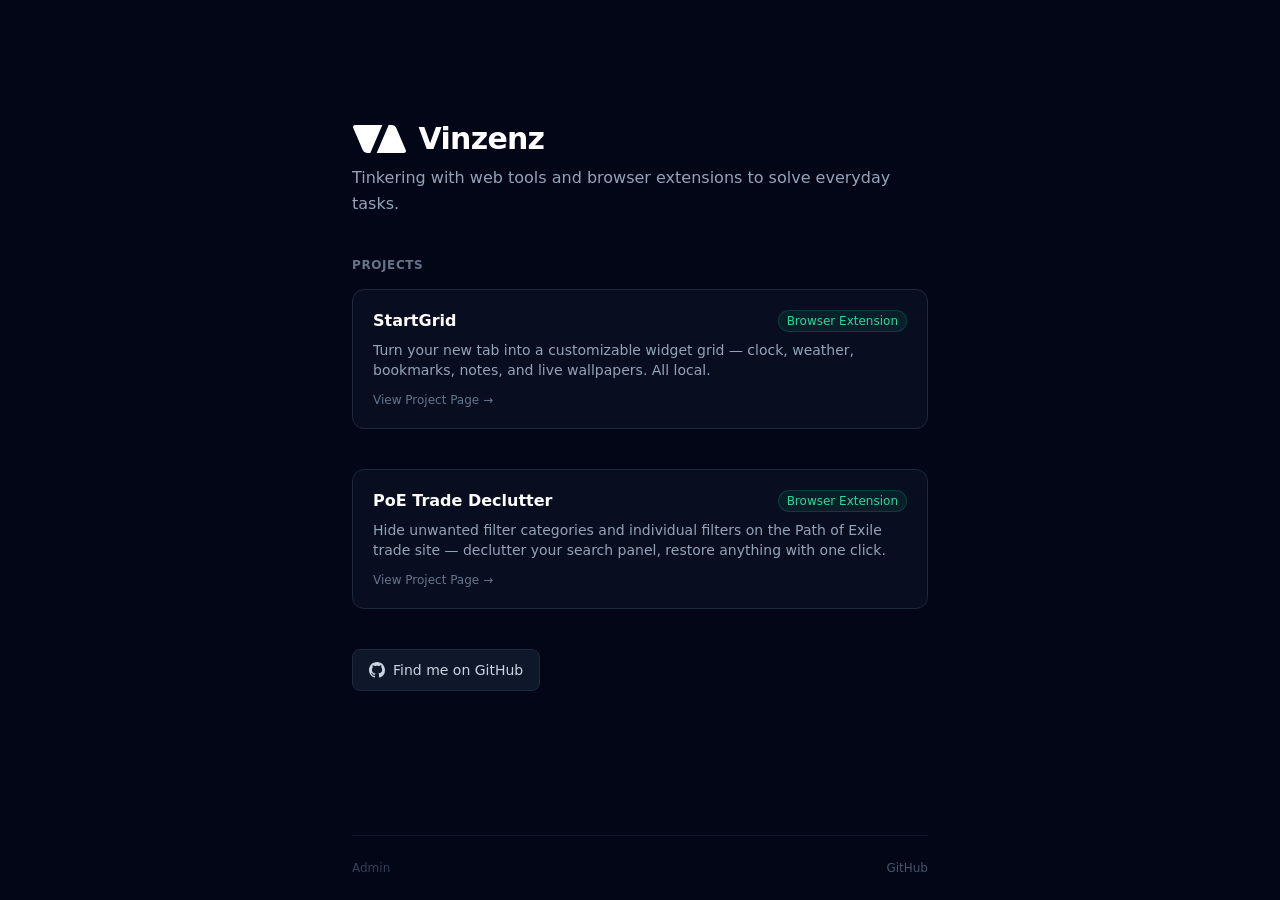
==== index.html @ 09904586 "Add subtle footer link to internal admin area" ====
<!DOCTYPE html>
<html lang="de">
<head>
    <meta charset="UTF-8">
    <meta name="viewport" content="width=device-width, initial-scale=1.0">
    <title>Vinzenz – Software & Web Extensions</title>
    <!-- SVG-Favicon -->
    <link rel="icon" type="image/svg+xml" href="./assets/icons/favicon.svg">
    <!-- PNG-Fallback für ältere Browser/Systeme -->
    <link rel="icon" type="image/png" sizes="32x32" href="./assets/icons/favicon-32.png">
    <!-- Apple Touch Icon für iOS-Homescreen-Bookmarks (muss PNG/JPG sein, iOS mag kein SVG) -->
    <link rel="apple-touch-icon" href="./assets/icons/apple-touch-icon.png">
    
    <link rel="stylesheet" href="./style.css">
</head>
<body class="bg-slate-950 text-slate-200 min-h-screen flex flex-col justify-between p-6 font-sans antialiased">

    <!-- Hauptinhalt -->
    <main class="max-w-xl mx-auto w-full my-auto py-12">
        
        <!-- Header / Mini-Bio -->
        <header class="mb-10">
            <div class="flex items-center mb-2" style="gap: 12px;">
                <img src="./assets/icons/favicon.svg" alt="Logo" style="height: 28px; width: auto;" class="flex-shrink-0">
                <h1 class="text-3xl font-bold tracking-tight text-white">Vinzenz</h1>
            </div>
            <p class="text-slate-400 text-base leading-relaxed">
                Tinkering with web tools and browser extensions to solve everyday tasks.
            </p>
        </header>

        <!-- (StartGrid) -->
        <section class="mb-10">
            <h2 class="text-xs font-semibold uppercase tracking-wider text-slate-500 mb-4">Projects</h2>
            
            <!-- Projekt-Karte -->
            <a href="/startgrid/" class="block p-5 rounded-xl border border-slate-800 bg-slate-900/50 hover:bg-slate-900 hover:border-slate-700 transition-all group">
                <div class="flex items-center justify-between mb-2">
                    <h3 class="font-semibold text-white group-hover:text-emerald-400 transition-colors">StartGrid</h3>
                    <span class="text-xs bg-emerald-500/10 text-emerald-400 border border-emerald-500/20 px-2 py-0.5 rounded-full font-medium">Browser Extension</span>
                </div>
                <p class="text-sm text-slate-400 mb-3">
                     Turn your new tab into a customizable widget grid — clock, weather, bookmarks, notes, and live wallpapers. All local. 
                </p>
                <div class="text-xs text-slate-500 flex items-center gap-1 font-medium group-hover:translate-x-1 transition-transform">
                    View Project Page &rarr;
                </div>
            </a>
        </section>

        <!-- (PoE Trade Declutter ) -->
        <section class="mb-10">
            
            <!-- Projekt-Karte -->
            <a href="poe-trade-declutter" class="block p-5 rounded-xl border border-slate-800 bg-slate-900/50 hover:bg-slate-900 hover:border-slate-700 transition-all group">
                <div class="flex items-center justify-between mb-2">
                    <h3 class="font-semibold text-white group-hover:text-emerald-400 transition-colors">PoE Trade Declutter</h3>
                    <span class="text-xs bg-emerald-500/10 text-emerald-400 border border-emerald-500/20 px-2 py-0.5 rounded-full font-medium">Browser Extension</span>
                </div>
                <p class="text-sm text-slate-400 mb-3">
                     Hide unwanted filter categories and individual filters on the Path of Exile trade site — declutter your search panel, restore anything with one click. 
                </p>
                <div class="text-xs text-slate-500 flex items-center gap-1 font-medium group-hover:translate-x-1 transition-transform">
                    View Project Page &rarr;
                </div>
            </a>
        </section>


        <!-- GitHub Link Button -->
        <section class="mb-12">
            <a href="https://github.com/vinzenz-san" target="_blank" rel="noopener noreferrer" 
               class="inline-flex items-center gap-2 px-4 py-2.5 rounded-lg border border-slate-800 bg-slate-900 text-sm font-medium text-slate-300 hover:text-white hover:bg-slate-800 hover:border-slate-700 transition-all">
                <!-- GitHub Icon -->
                <svg class="w-4 h-4 fill-current" viewBox="0 0 24 24">
                    <path d="M12 0C5.37 0 0 5.37 0 12c0 5.31 3.435 9.795 8.205 11.385.6.105.825-.255.825-.57 0-.285-.015-1.23-.015-2.235-3.015.555-3.795-.735-4.035-1.41-.135-.345-.72-1.41-1.23-1.695-.42-.225-1.02-.78-.015-.795.945-.015 1.62.87 1.845 1.23 1.08 1.815 2.805 1.305 3.495.99.105-.78.42-1.305.765-1.605-2.67-.3-5.46-1.335-5.46-5.925 0-1.305.465-2.385 1.23-3.225-.12-.3-.54-1.53.12-3.18 0 0 1.005-.315 3.3 1.23.96-.27 1.98-.405 3-.405s2.04.135 3 .405c2.295-1.56 3.3-1.23 3.3-1.23.66 1.65.24 2.88.12 3.18.765.84 1.23 1.905 1.23 3.225 0 4.605-2.805 5.625-5.475 5.925.435.375.81 1.095.81 2.22 0 1.605-.015 2.895-.015 3.3 0 .315.225.69.825.57A12.02 12.02 0 0024 12c0-6.63-5.37-12-12-12z"/>
                </svg>
                Find me on GitHub
            </a>
        </section>

    </main>

    <footer class="max-w-xl mx-auto w-full border-t border-slate-900 pt-6 text-xs text-slate-600 flex justify-between items-center">
        <a href="/admin" style="color: #334155; text-decoration: none; transition: color 150ms cubic-bezier(.4,0,.2,1);" onmouseover="this.style.color='#94a3b8'" onmouseout="this.style.color='#334155'">Admin</a>
        <div class="flex gap-4">
            <a href="https://github.com/vinzenz-san" class="hover:text-slate-400 transition-colors">GitHub</a>
        </div>
    </footer>

</body>
</html>
---- style.css ----
:root {
  --bg: #020617;                    /* slate-950  */
  --surface: rgba(15,23,42,.5);     /* slate-900/50 */
  --surface-solid: #0f172a;         /* slate-900  */
  --surface-hover: #1e293b;         /* slate-800  */
  --border: #1e293b;                /* slate-800  */
  --border-hover: #334155;          /* slate-700  */
  --heading: #ffffff;
  --text-body: #e2e8f0;             /* slate-200  */
  --text-btn: #cbd5e1;              /* slate-300  */
  --text-muted: #94a3b8;            /* slate-400  */
  --text-faint: #64748b;            /* slate-500  */
  --text-footer: #475569;           /* slate-600  */
  --accent: #34d399;                /* emerald-400 */
  --dur: 150ms;
  --ease: cubic-bezier(.4,0,.2,1);
}

/* --- reset (Tailwind Preflight, trimmed to what this page needs) --- */
*, ::before, ::after { box-sizing: border-box; border: 0 solid; }
* { margin: 0; }
h1, h2, h3 { font-size: inherit; font-weight: inherit; }
a { color: inherit; text-decoration: none; }
svg { display: block; vertical-align: middle; }

/* --- layout --- */
.block { display: block; }
.flex { display: flex; }
.inline-flex { display: inline-flex; }
.flex-col { flex-direction: column; }
.items-center { align-items: center; }
.justify-between { justify-content: space-between; }
.justify-end { justify-content: flex-end; }
.min-h-screen { min-height: 100vh; }
.w-full { width: 100%; }
.max-w-xl { max-width: 36rem; }
.mx-auto { margin-left: auto; margin-right: auto; }
.my-auto { margin-top: auto; margin-bottom: auto; }
.gap-1 { gap: .25rem; }
.gap-2 { gap: .5rem; }
.gap-4 { gap: 1rem; }
.w-4 { width: 1rem; }
.h-4 { height: 1rem; }

/* --- spacing --- */
.p-5 { padding: 1.25rem; }
.p-6 { padding: 1.5rem; }
.px-2 { padding-left: .5rem; padding-right: .5rem; }
.px-4 { padding-left: 1rem; padding-right: 1rem; }
.py-0\.5 { padding-top: .125rem; padding-bottom: .125rem; }
.py-2\.5 { padding-top: .625rem; padding-bottom: .625rem; }
.py-12 { padding-top: 3rem; padding-bottom: 3rem; }
.pt-6 { padding-top: 1.5rem; }
.mb-2 { margin-bottom: .5rem; }
.mb-3 { margin-bottom: .75rem; }
.mb-4 { margin-bottom: 1rem; }
.mb-10 { margin-bottom: 2.5rem; }
.mb-12 { margin-bottom: 3rem; }

/* --- typography --- */
.font-sans { font-family: ui-sans-serif, system-ui, -apple-system, "Segoe UI",
             Roboto, "Helvetica Neue", Arial, "Noto Sans", sans-serif,
             "Apple Color Emoji", "Segoe UI Emoji"; }
.antialiased { -webkit-font-smoothing: antialiased; -moz-osx-font-smoothing: grayscale; }
.text-3xl { font-size: 1.875rem; line-height: 2.25rem; }
.text-base { font-size: 1rem; line-height: 1.5rem; }
.text-sm { font-size: .875rem; line-height: 1.25rem; }
.text-xs { font-size: .75rem; line-height: 1rem; }
.font-bold { font-weight: 700; }
.font-semibold { font-weight: 600; }
.font-medium { font-weight: 500; }
.uppercase { text-transform: uppercase; }
.tracking-tight { letter-spacing: -.025em; }
.tracking-wider { letter-spacing: .05em; }
.leading-relaxed { line-height: 1.625; }

/* --- color --- */
.bg-slate-950 { background-color: var(--bg); }
.bg-slate-900\/50 { background-color: var(--surface); }
.bg-slate-900 { background-color: var(--surface-solid); }
.bg-emerald-500\/10 { background-color: rgba(16,185,129,.1); }
.text-white { color: var(--heading); }
.text-slate-200 { color: var(--text-body); }
.text-slate-300 { color: var(--text-btn); }
.text-slate-400 { color: var(--text-muted); }
.text-slate-500 { color: var(--text-faint); }
.text-slate-600 { color: var(--text-footer); }
.text-emerald-400 { color: var(--accent); }
.fill-current { fill: currentColor; }

/* --- borders --- */
.border { border-width: 1px; }
.border-t { border-top-width: 1px; }
.border-slate-800 { border-color: var(--border); }
.border-slate-900 { border-color: var(--surface-solid); }
.border-emerald-500\/20 { border-color: rgba(16,185,129,.2); }
.rounded-lg { border-radius: .5rem; }
.rounded-xl { border-radius: .75rem; }
.rounded-full { border-radius: 9999px; }

/* --- transitions --- */
.transition-all { transition: all var(--dur) var(--ease); }
.transition-colors { transition: color var(--dur) var(--ease),
                                 background-color var(--dur) var(--ease),
                                 border-color var(--dur) var(--ease),
                                 fill var(--dur) var(--ease); }
.transition-transform { transition: transform var(--dur) var(--ease); }

/* --- hover (must stay after the base rules) --- */
.hover\:bg-slate-900:hover { background-color: var(--surface-solid); }
.hover\:bg-slate-800:hover { background-color: var(--surface-hover); }
.hover\:border-slate-700:hover { border-color: var(--border-hover); }
.hover\:text-white:hover { color: var(--heading); }
.hover\:text-slate-400:hover { color: var(--text-muted); }
.group:hover .group-hover\:text-emerald-400 { color: var(--accent); }
.group:hover .group-hover\:translate-x-1 { transform: translateX(.25rem); }
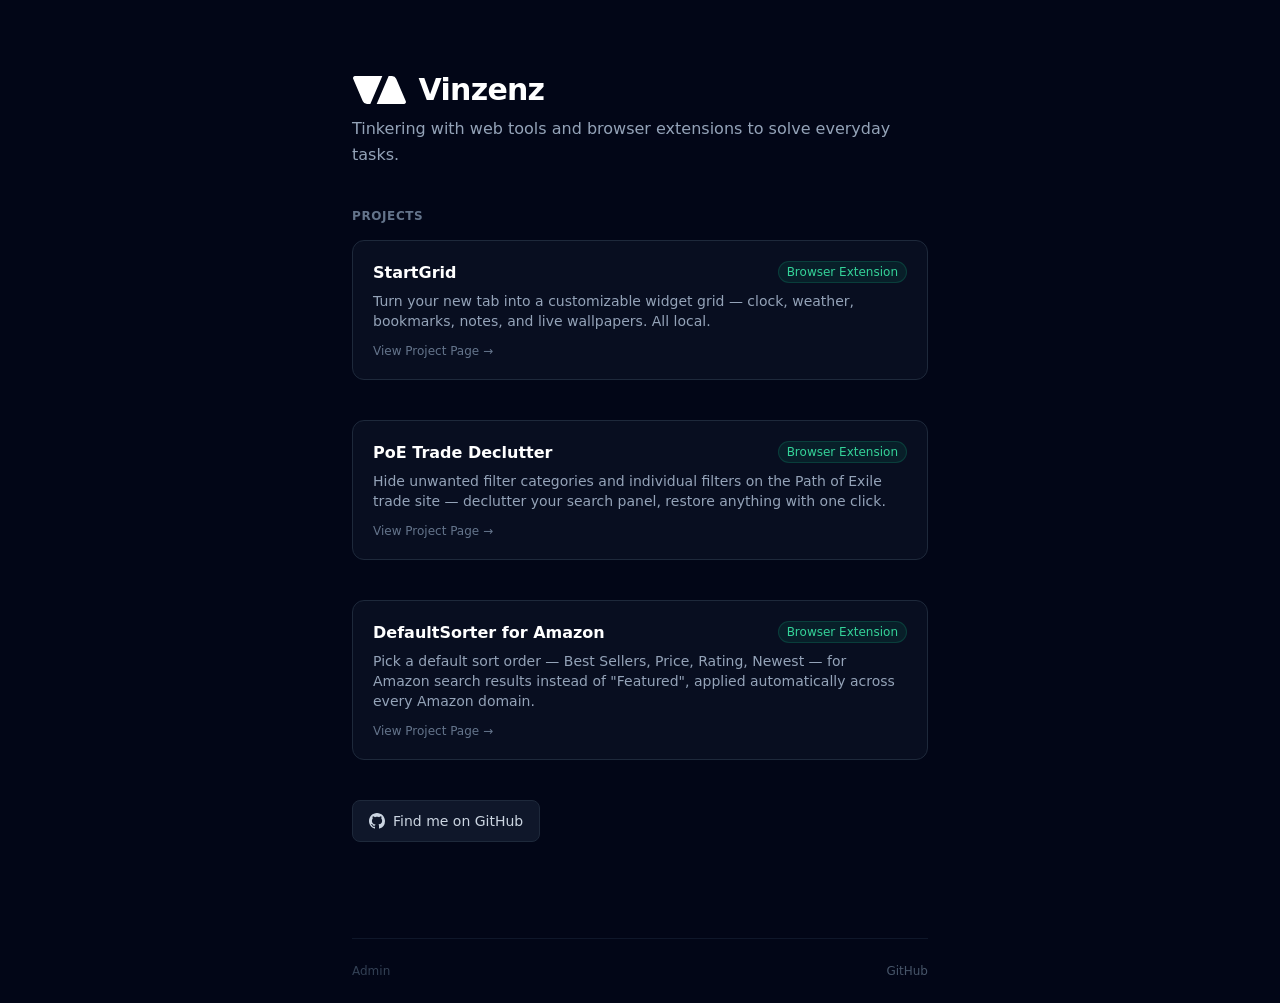
==== commit 8d2b89f2: "Add DefaultSorter for Amazon project card New browser extension project listed alongside StartGrid a" ====
--- a/index.html
+++ b/index.html
@@ -66,6 +66,24 @@
             </a>
         </section>
 
+        <!-- (DefaultSorter for Amazon) -->
+        <section class="mb-10">
+
+            <!-- Projekt-Karte -->
+            <a href="defaultsorter-for-amazon" class="block p-5 rounded-xl border border-slate-800 bg-slate-900/50 hover:bg-slate-900 hover:border-slate-700 transition-all group">
+                <div class="flex items-center justify-between mb-2">
+                    <h3 class="font-semibold text-white group-hover:text-emerald-400 transition-colors">DefaultSorter for Amazon</h3>
+                    <span class="text-xs bg-emerald-500/10 text-emerald-400 border border-emerald-500/20 px-2 py-0.5 rounded-full font-medium">Browser Extension</span>
+                </div>
+                <p class="text-sm text-slate-400 mb-3">
+                     Pick a default sort order — Best Sellers, Price, Rating, Newest — for Amazon search results instead of "Featured", applied automatically across every Amazon domain.
+                </p>
+                <div class="text-xs text-slate-500 flex items-center gap-1 font-medium group-hover:translate-x-1 transition-transform">
+                    View Project Page &rarr;
+                </div>
+            </a>
+        </section>
+
 
         <!-- GitHub Link Button -->
         <section class="mb-12">
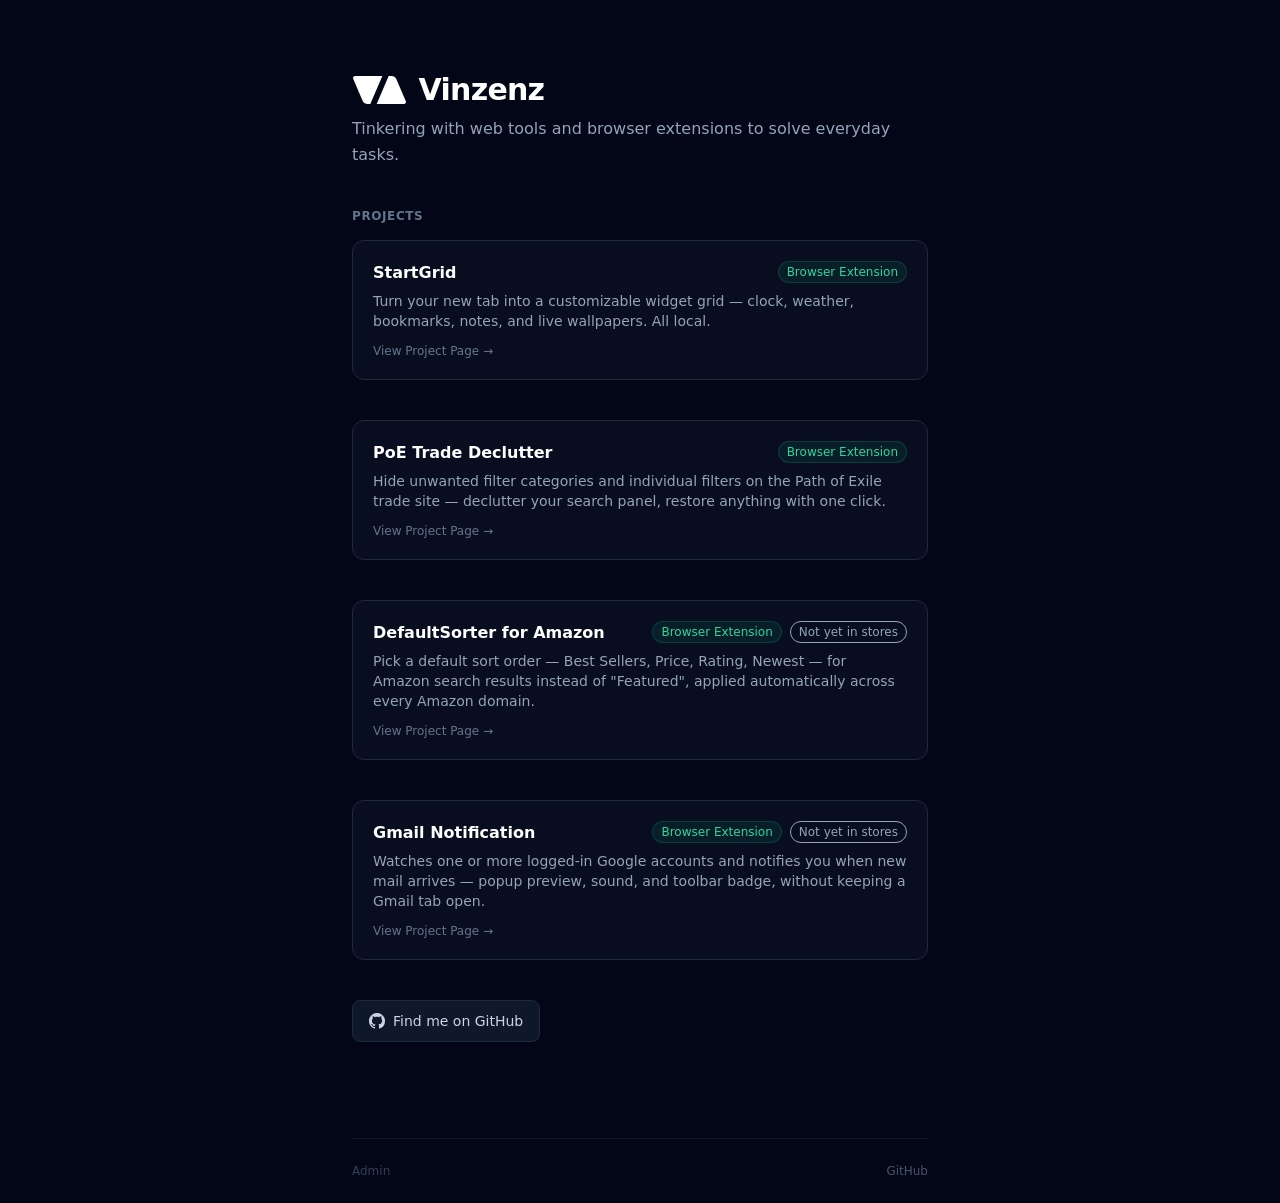
==== commit 783be7b6: "Add Gmail Notification project card, mark unpublished extensions Also flags DefaultSorter for Amazon" ====
--- a/index.html
+++ b/index.html
@@ -73,10 +73,34 @@
             <a href="defaultsorter-for-amazon" class="block p-5 rounded-xl border border-slate-800 bg-slate-900/50 hover:bg-slate-900 hover:border-slate-700 transition-all group">
                 <div class="flex items-center justify-between mb-2">
                     <h3 class="font-semibold text-white group-hover:text-emerald-400 transition-colors">DefaultSorter for Amazon</h3>
-                    <span class="text-xs bg-emerald-500/10 text-emerald-400 border border-emerald-500/20 px-2 py-0.5 rounded-full font-medium">Browser Extension</span>
+                    <div class="flex items-center gap-2">
+                        <span class="text-xs bg-emerald-500/10 text-emerald-400 border border-emerald-500/20 px-2 py-0.5 rounded-full font-medium">Browser Extension</span>
+                        <span class="text-xs bg-slate-500/10 text-slate-400 border border-slate-500/20 px-2 py-0.5 rounded-full font-medium">Not yet in stores</span>
+                    </div>
                 </div>
                 <p class="text-sm text-slate-400 mb-3">
                      Pick a default sort order — Best Sellers, Price, Rating, Newest — for Amazon search results instead of "Featured", applied automatically across every Amazon domain.
+                </p>
+                <div class="text-xs text-slate-500 flex items-center gap-1 font-medium group-hover:translate-x-1 transition-transform">
+                    View Project Page &rarr;
+                </div>
+            </a>
+        </section>
+
+        <!-- (Gmail Notification) -->
+        <section class="mb-10">
+
+            <!-- Projekt-Karte -->
+            <a href="gmail_notification" class="block p-5 rounded-xl border border-slate-800 bg-slate-900/50 hover:bg-slate-900 hover:border-slate-700 transition-all group">
+                <div class="flex items-center justify-between mb-2">
+                    <h3 class="font-semibold text-white group-hover:text-emerald-400 transition-colors">Gmail Notification</h3>
+                    <div class="flex items-center gap-2">
+                        <span class="text-xs bg-emerald-500/10 text-emerald-400 border border-emerald-500/20 px-2 py-0.5 rounded-full font-medium">Browser Extension</span>
+                        <span class="text-xs bg-slate-500/10 text-slate-400 border border-slate-500/20 px-2 py-0.5 rounded-full font-medium">Not yet in stores</span>
+                    </div>
+                </div>
+                <p class="text-sm text-slate-400 mb-3">
+                     Watches one or more logged-in Google accounts and notifies you when new mail arrives — popup preview, sound, and toolbar badge, without keeping a Gmail tab open.
                 </p>
                 <div class="text-xs text-slate-500 flex items-center gap-1 font-medium group-hover:translate-x-1 transition-transform">
                     View Project Page &rarr;
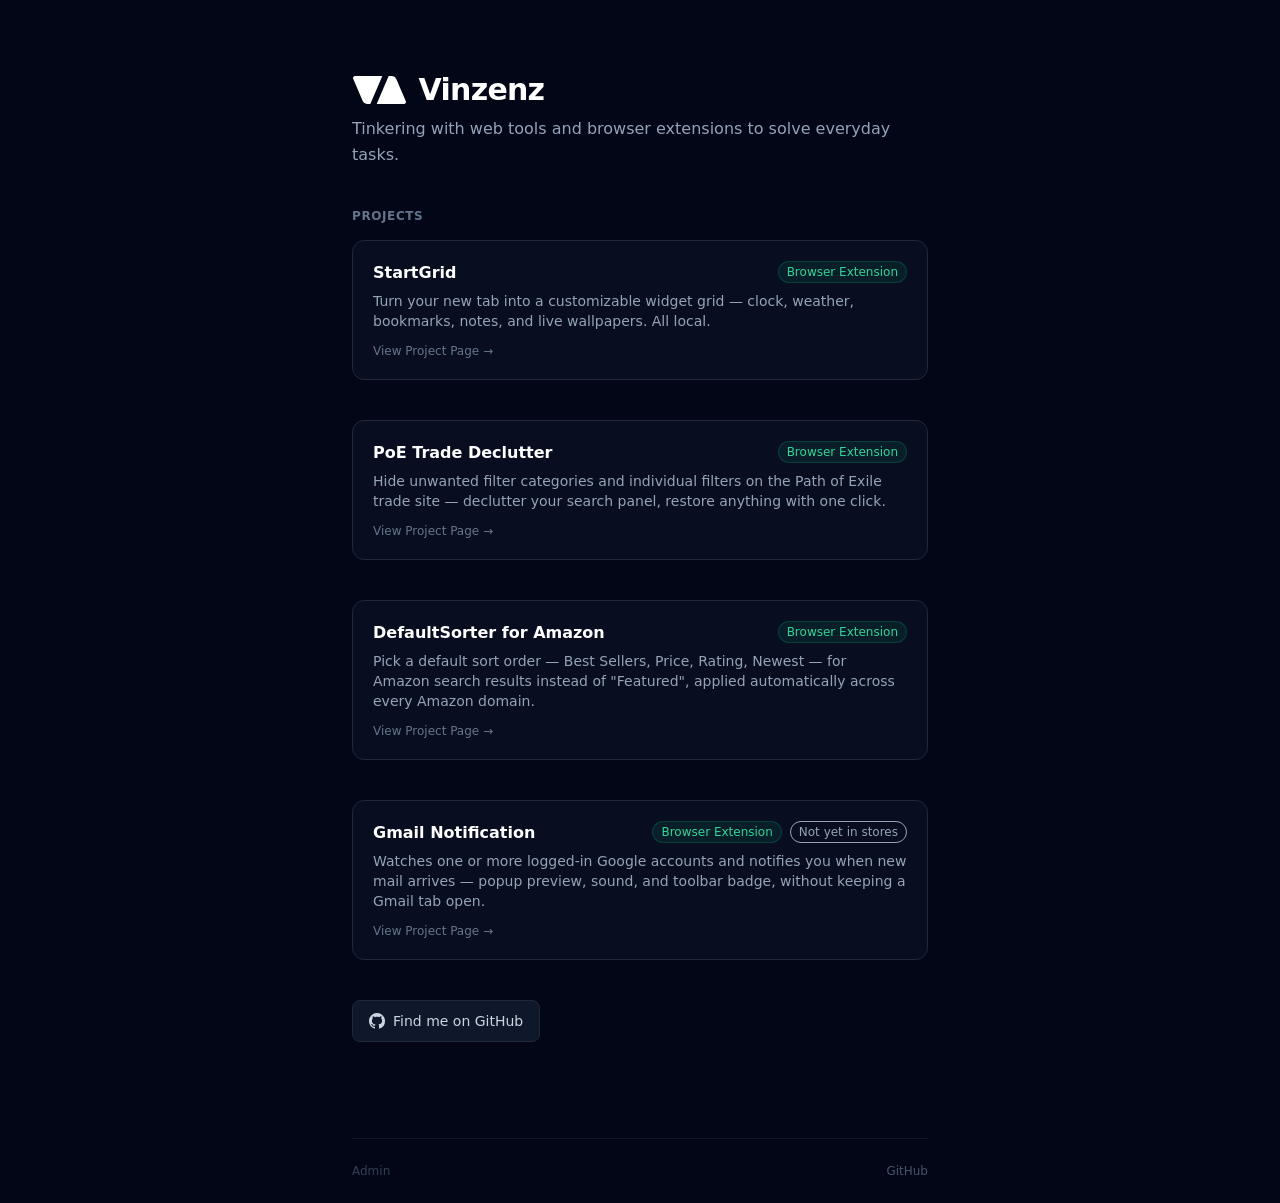
==== commit 957f5cd9: "Remove "Not yet in stores" badge for DefaultSorter for Amazon Now listed on the Firefox Add-ons stor" ====
--- a/index.html
+++ b/index.html
@@ -75,7 +75,6 @@
                     <h3 class="font-semibold text-white group-hover:text-emerald-400 transition-colors">DefaultSorter for Amazon</h3>
                     <div class="flex items-center gap-2">
                         <span class="text-xs bg-emerald-500/10 text-emerald-400 border border-emerald-500/20 px-2 py-0.5 rounded-full font-medium">Browser Extension</span>
-                        <span class="text-xs bg-slate-500/10 text-slate-400 border border-slate-500/20 px-2 py-0.5 rounded-full font-medium">Not yet in stores</span>
                     </div>
                 </div>
                 <p class="text-sm text-slate-400 mb-3">
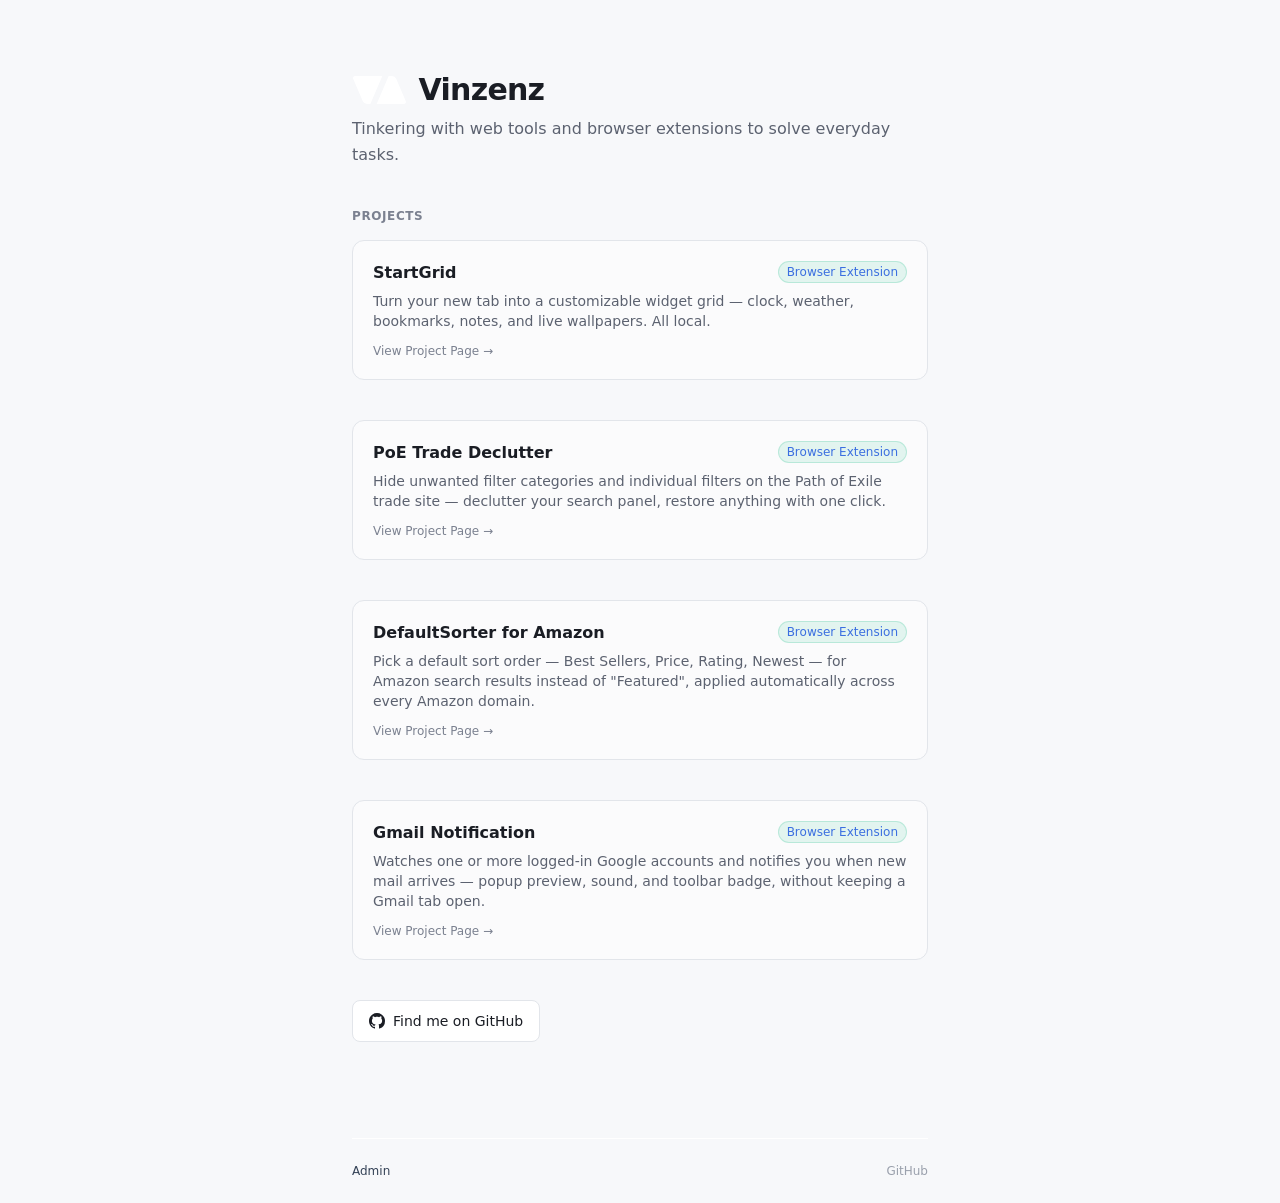
==== commit 4e3da9a4: "Remove Gmail Notification store badge, add auto light/dark theming Gmail Notification is now publish" ====
--- a/index.html
+++ b/index.html
@@ -95,7 +95,6 @@
                     <h3 class="font-semibold text-white group-hover:text-emerald-400 transition-colors">Gmail Notification</h3>
                     <div class="flex items-center gap-2">
                         <span class="text-xs bg-emerald-500/10 text-emerald-400 border border-emerald-500/20 px-2 py-0.5 rounded-full font-medium">Browser Extension</span>
-                        <span class="text-xs bg-slate-500/10 text-slate-400 border border-slate-500/20 px-2 py-0.5 rounded-full font-medium">Not yet in stores</span>
                     </div>
                 </div>
                 <p class="text-sm text-slate-400 mb-3">
--- a/style.css
+++ b/style.css
@@ -14,6 +14,23 @@
   --accent: #34d399;                /* emerald-400 */
   --dur: 150ms;
   --ease: cubic-bezier(.4,0,.2,1);
+}
+@media (prefers-color-scheme: light) {
+  :root {
+    --bg: #f7f8fa;
+    --surface: rgba(255,255,255,.5);
+    --surface-solid: #ffffff;
+    --surface-hover: #e2e5ea;
+    --border: #e2e5ea;
+    --border-hover: #c7cbd3;
+    --heading: #1a1d24;
+    --text-body: #1a1d24;
+    --text-btn: #1a1d24;
+    --text-muted: #5c6270;
+    --text-faint: #7b8190;
+    --text-footer: #9aa0ac;
+    --accent: #3b6fe0;
+  }
 }
 
 /* --- reset (Tailwind Preflight, trimmed to what this page needs) --- */
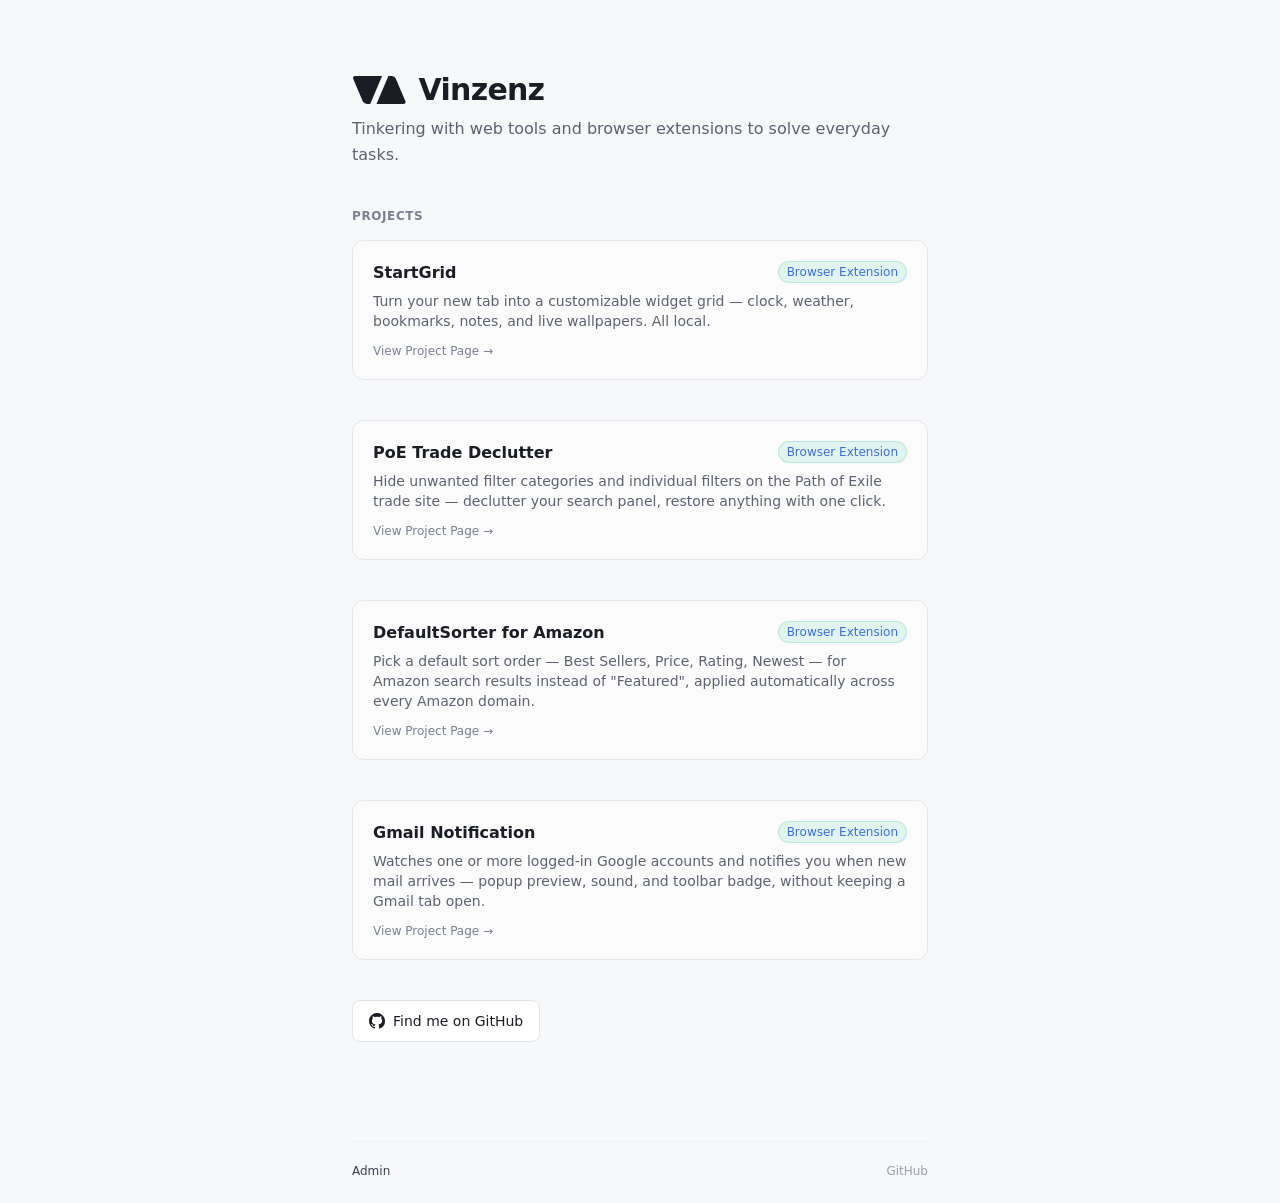
==== commit f9690f59: "Fix logo not adapting to light mode theme Inline the VA logo SVG with fill="currentColor" instead of" ====
--- a/index.html
+++ b/index.html
@@ -21,7 +21,10 @@
         <!-- Header / Mini-Bio -->
         <header class="mb-10">
             <div class="flex items-center mb-2" style="gap: 12px;">
-                <img src="./assets/icons/favicon.svg" alt="Logo" style="height: 28px; width: auto;" class="flex-shrink-0">
+                <svg class="flex-shrink-0 text-white" style="height: 28px; width: auto;" viewBox="0 0 1950 1000" role="img" aria-label="VA">
+                    <path fill="currentColor" d="M 1075 0 L 105.81 0 A 70 70 0 0 0 41.39 97.38 L 383.6 902.58 A 160 160 0 0 0 530.85 1000 L 650 1000 Z"></path>
+                    <path fill="currentColor" d="M 875 1000 L 1844.19 1000 A 70 70 0 0 0 1908.61 902.62 L 1566.4 97.42 A 160 160 0 0 0 1419.15 0 L 1300 0 Z"></path>
+                </svg>
                 <h1 class="text-3xl font-bold tracking-tight text-white">Vinzenz</h1>
             </div>
             <p class="text-slate-400 text-base leading-relaxed">
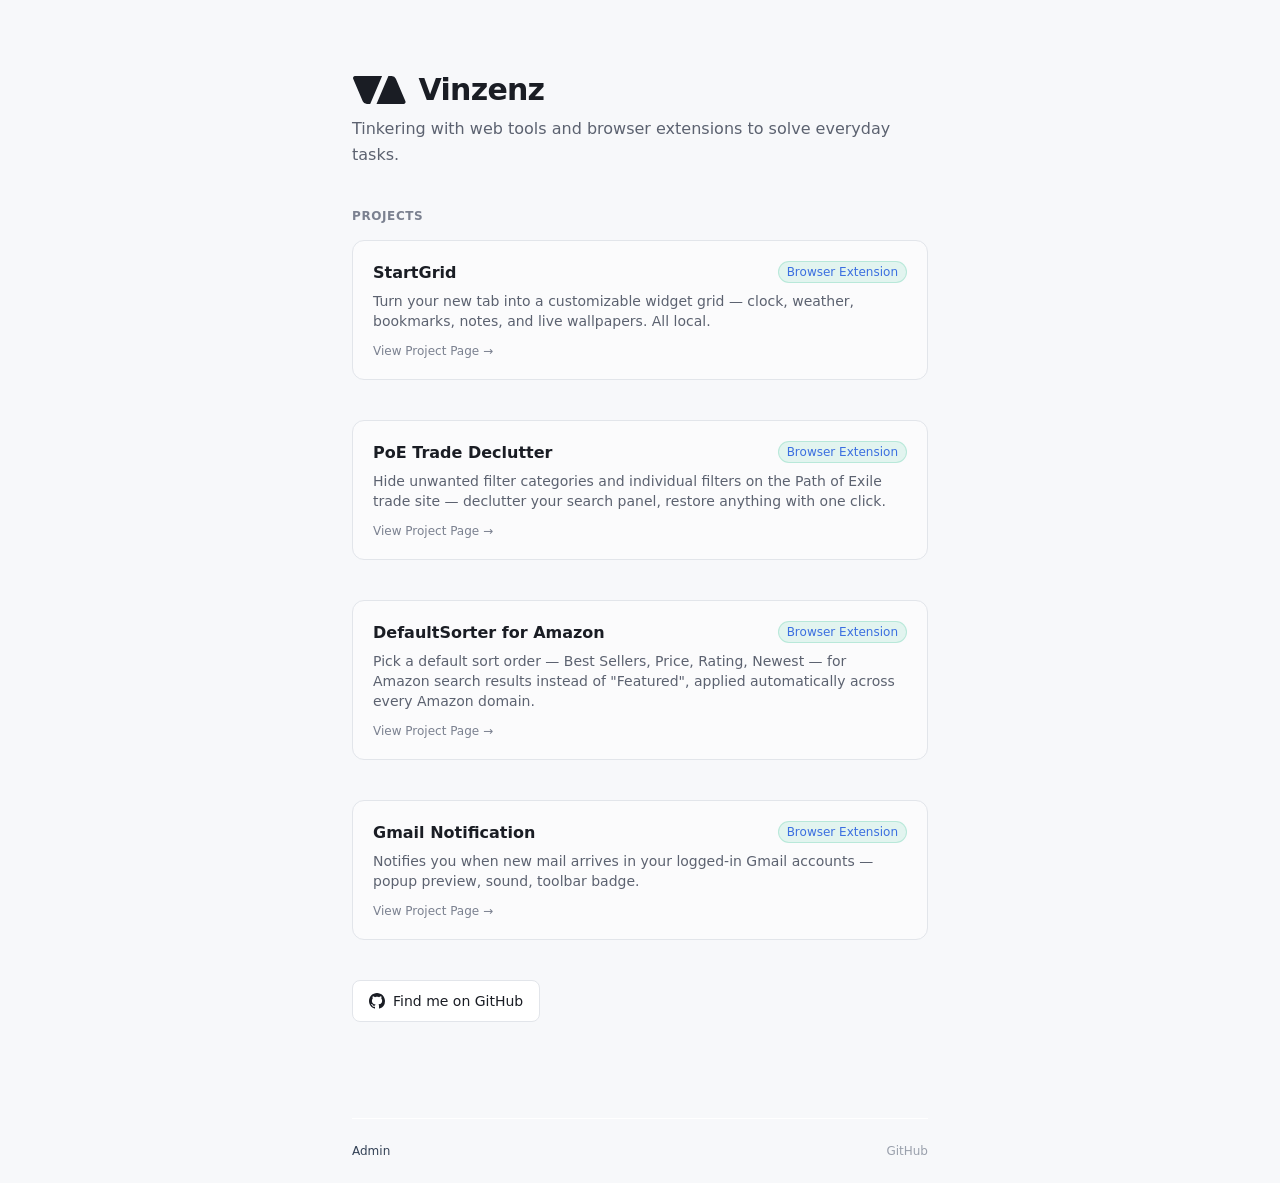
==== commit 106af3fa: "Shorten Gmail Notification card description to fit two lines Co-Authored-By: Claude Sonnet 5 <norepl" ====
--- a/index.html
+++ b/index.html
@@ -101,7 +101,7 @@
                     </div>
                 </div>
                 <p class="text-sm text-slate-400 mb-3">
-                     Watches one or more logged-in Google accounts and notifies you when new mail arrives — popup preview, sound, and toolbar badge, without keeping a Gmail tab open.
+                     Notifies you when new mail arrives in your logged-in Gmail accounts — popup preview, sound, toolbar badge.
                 </p>
                 <div class="text-xs text-slate-500 flex items-center gap-1 font-medium group-hover:translate-x-1 transition-transform">
                     View Project Page &rarr;
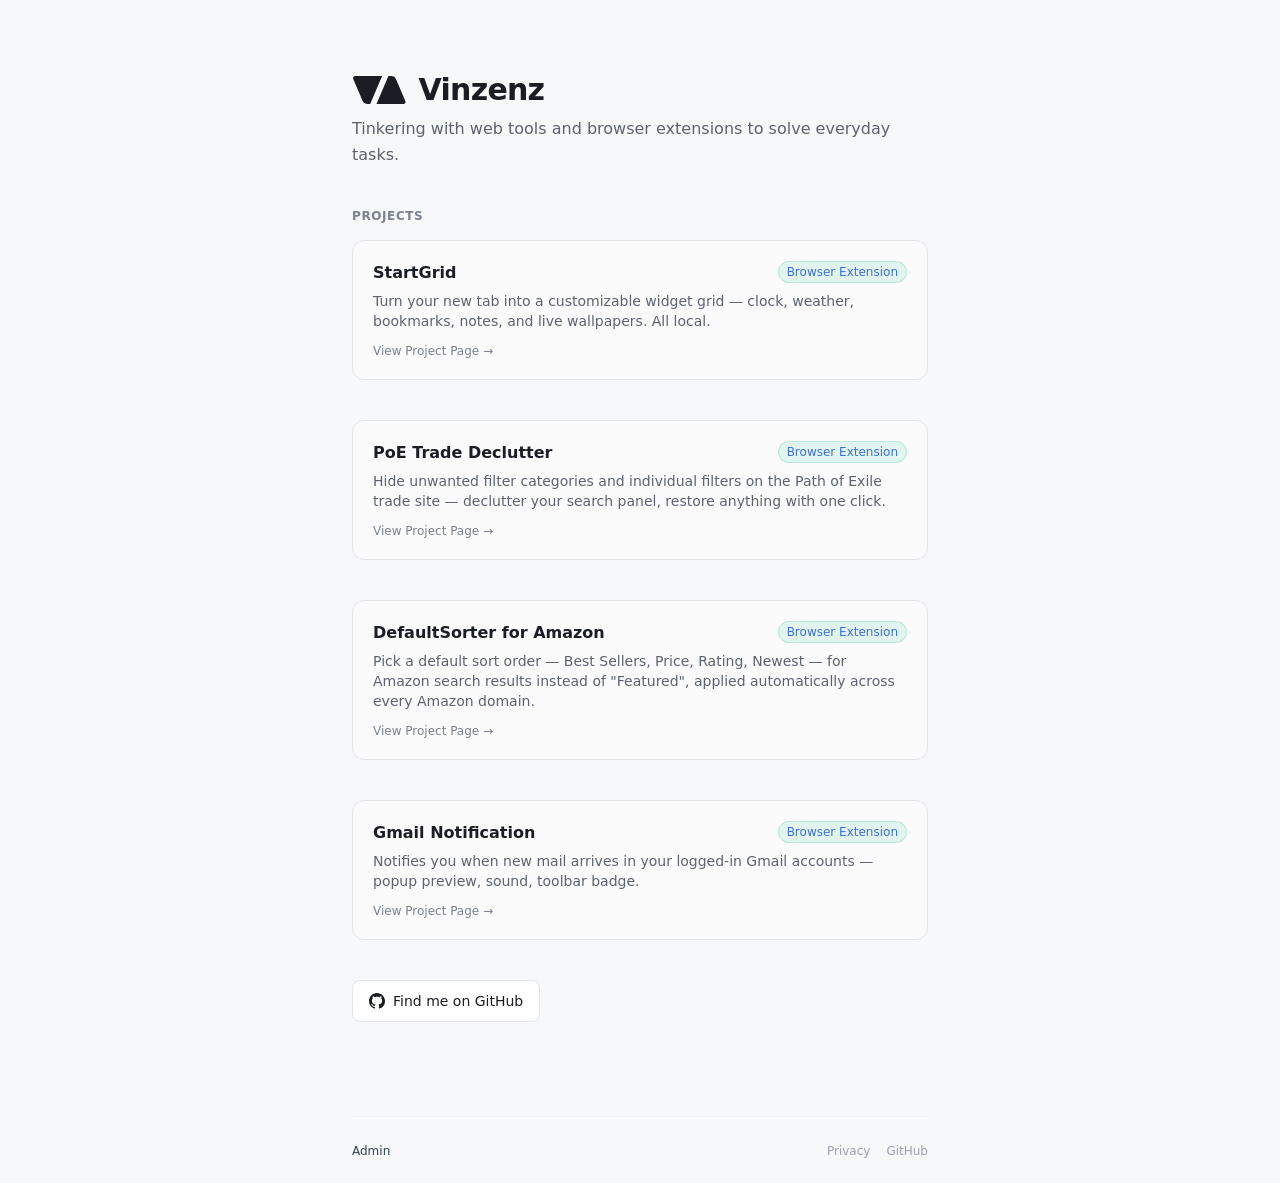
==== commit 457283b4: "Add a shared site-hosting privacy policy for the domain Covers GitHub Pages + Cloudflare IP logging " ====
--- a/index.html
+++ b/index.html
@@ -127,6 +127,7 @@
     <footer class="max-w-xl mx-auto w-full border-t border-slate-900 pt-6 text-xs text-slate-600 flex justify-between items-center">
         <a href="/admin" style="color: #334155; text-decoration: none; transition: color 150ms cubic-bezier(.4,0,.2,1);" onmouseover="this.style.color='#94a3b8'" onmouseout="this.style.color='#334155'">Admin</a>
         <div class="flex gap-4">
+            <a href="/privacy.html" class="hover:text-slate-400 transition-colors">Privacy</a>
             <a href="https://github.com/vinzenz-san" class="hover:text-slate-400 transition-colors">GitHub</a>
         </div>
     </footer>
